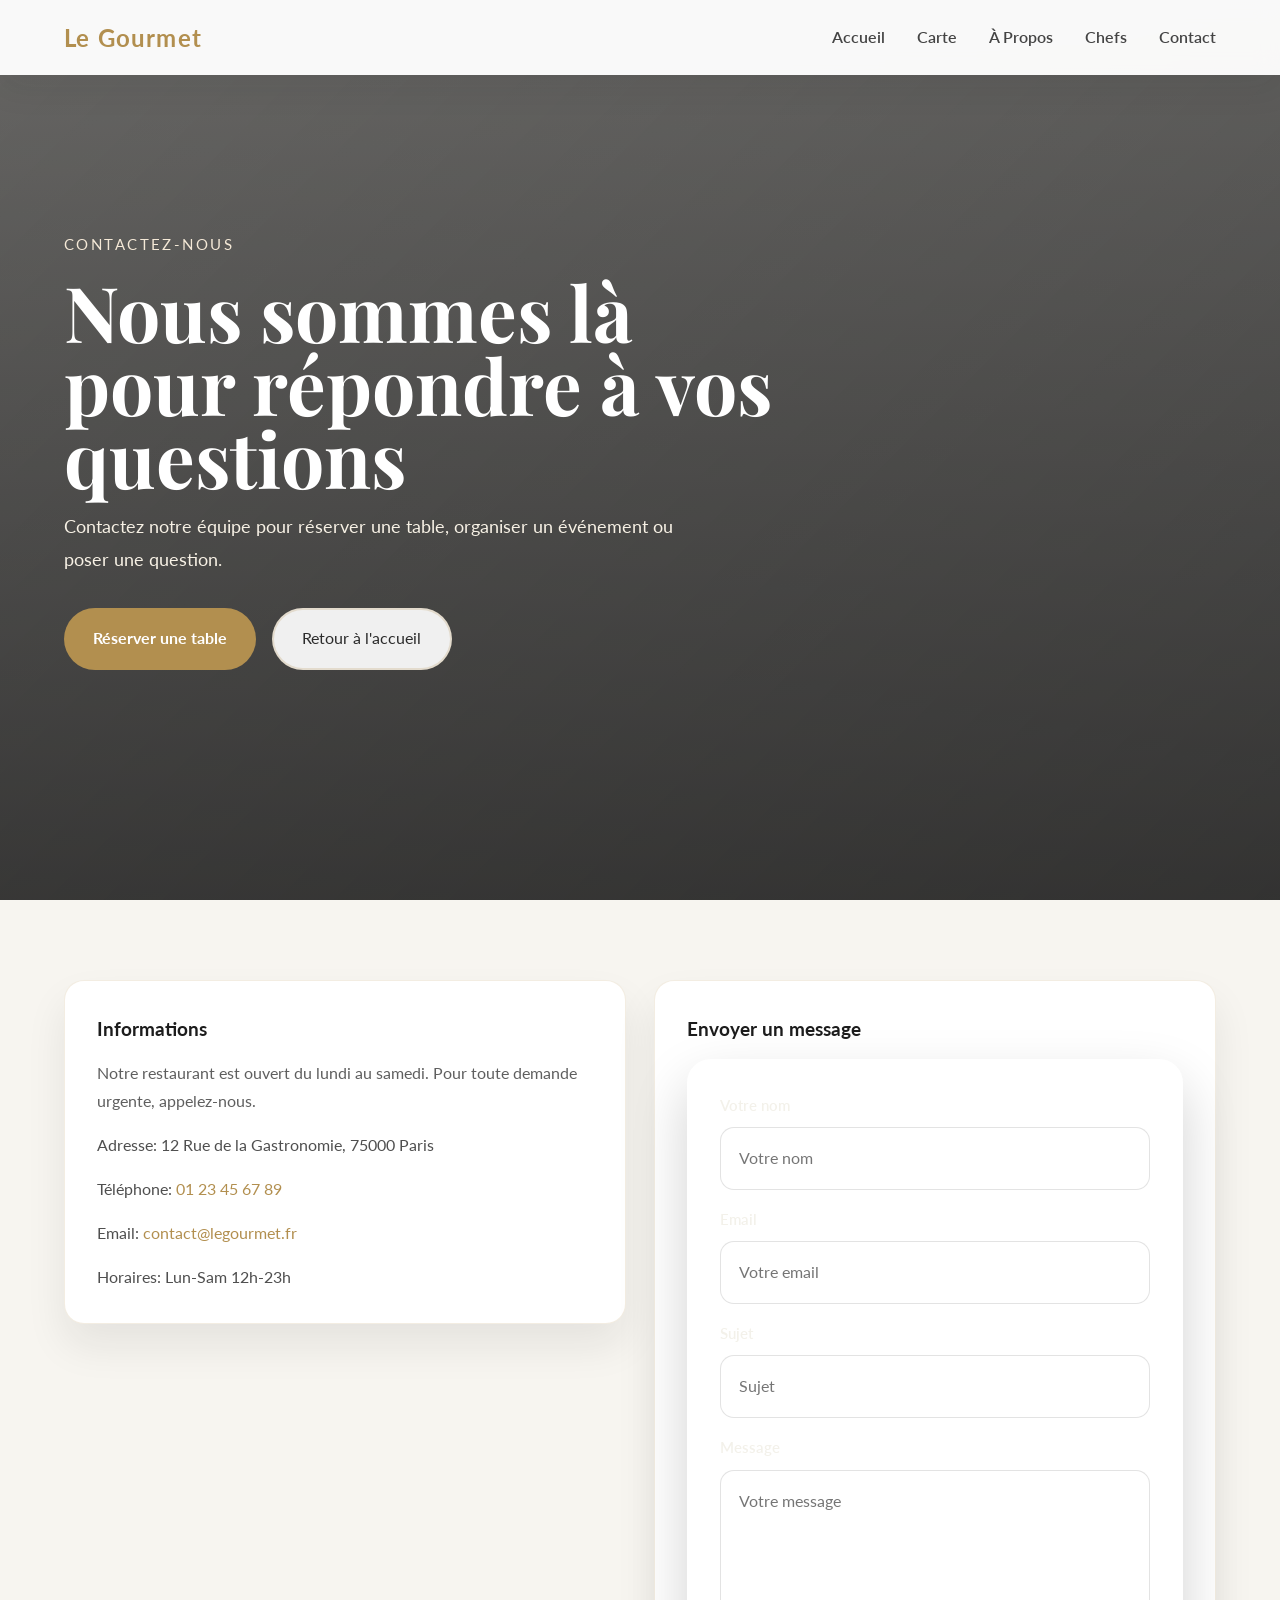
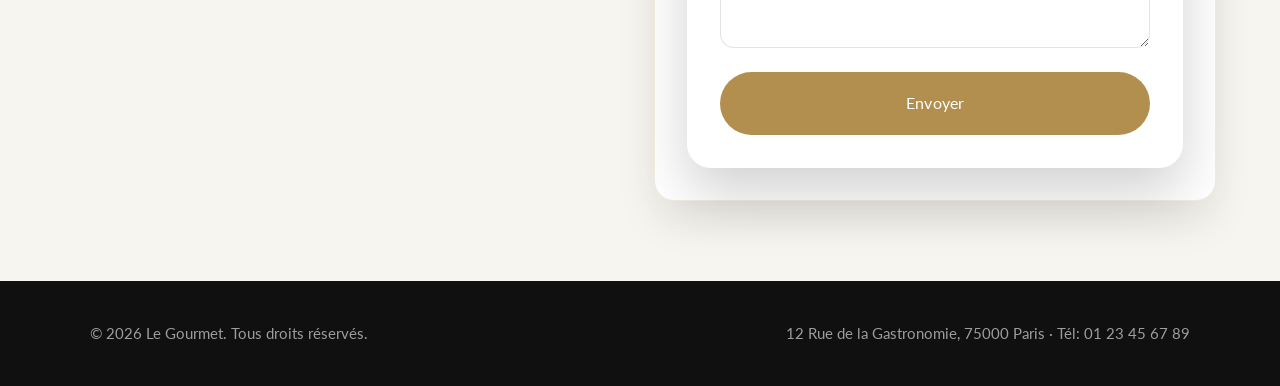
==== contact.html @ 2e6b9285 "Initial commit: site restaurant multi-pages" ====
<!DOCTYPE html>
<html lang="fr">
<head>
    <meta charset="UTF-8">
    <meta name="viewport" content="width=device-width, initial-scale=1.0">
    <title>Contact - Le Gourmet</title>
    <link href="https://fonts.googleapis.com/css2?family=Playfair+Display:wght@400;700&family=Lato:wght@300;400;700&display=swap" rel="stylesheet">
    <link rel="stylesheet" href="styles.css">
    <script defer src="scripts.js"></script>
</head>
<body>
    <nav>
        <div class="logo">Le Gourmet</div>
        <button class="hamburger" aria-label="Menu" onclick="toggleMenu()">☰</button>
        <div class="nav-links" aria-label="Navigation principale">
            <a href="index.html">Accueil</a>
            <a href="menu.html">Carte</a>
            <a href="index.html#about">À Propos</a>
            <a href="index.html#chefs">Chefs</a>
            <a href="contact.html">Contact</a>
        </div>
    </nav>

    <header class="hero" style="background-image: linear-gradient(180deg, rgba(16,16,16,0.44), rgba(16,16,16,0.72)), url('https://images.unsplash.com/photo-1498654896293-37aacf113fd9?ixlib=rb-1.2.1&auto=format&fit=crop&w=1950&q=80');">
        <div class="hero-content">
            <span class="eyebrow">Contactez-nous</span>
            <h1>Nous sommes là pour répondre à vos questions</h1>
            <p>Contactez notre équipe pour réserver une table, organiser un événement ou poser une question.</p>
            <div class="hero-actions">
                <a href="index.html#reservation" class="btn-resa">Réserver une table</a>
                <a href="index.html" class="btn-secondary">Retour à l'accueil</a>
            </div>
        </div>
    </header>

    <section class="section">
        <div class="content-wrapper contact-grid">
            <div class="contact-card">
                <h3>Informations</h3>
                <p>Notre restaurant est ouvert du lundi au samedi. Pour toute demande urgente, appelez-nous.</p>
                <ul>
                    <li>Adresse: 12 Rue de la Gastronomie, 75000 Paris</li>
                    <li>Téléphone: <a href="tel:+33123456789">01 23 45 67 89</a></li>
                    <li>Email: <a href="mailto:contact@legourmet.fr">contact@legourmet.fr</a></li>
                    <li>Horaires: Lun-Sam 12h-23h</li>
                </ul>
            </div>
            <div class="contact-card contact-form">
                <h3>Envoyer un message</h3>
                <form onsubmit="envoyerMessage(event)">
                    <div class="input-group">
                        <label for="contact-name">Votre nom</label>
                        <input id="contact-name" type="text" placeholder="Votre nom" required>
                    </div>
                    <div class="input-group">
                        <label for="contact-email">Email</label>
                        <input id="contact-email" type="email" placeholder="Votre email" required>
                    </div>
                    <div class="input-group">
                        <label for="contact-subject">Sujet</label>
                        <input id="contact-subject" type="text" placeholder="Sujet" required>
                    </div>
                    <div class="input-group">
                        <label for="contact-message">Message</label>
                        <textarea id="contact-message" rows="5" placeholder="Votre message" required></textarea>
                    </div>
                    <button type="submit">Envoyer</button>
                </form>
            </div>
        </div>
    </section>

    <footer>
        <div class="footer-inner">
            <p>&copy; <span id="currentYear"></span> Le Gourmet. Tous droits réservés.</p>
            <p>12 Rue de la Gastronomie, 75000 Paris · Tél: 01 23 45 67 89</p>
        </div>
    </footer>
</body>
</html>
---- styles.css ----
/* --- RESET & BASE STYLES --- */
* {
    margin: 0;
    padding: 0;
    box-sizing: border-box;
}

html {
    scroll-behavior: smooth;
}

body {
    font-family: 'Lato', sans-serif;
    color: #2b2b2b;
    background: #f7f5f0;
    line-height: 1.8;
}

img {
    max-width: 100%;
    display: block;
}

a {
    text-decoration: none;
    color: inherit;
}

ul {
    list-style: none;
}

button,
input,
textarea,
select {
    font: inherit;
}

/* --- NAVIGATION --- */
nav {
    background: rgba(255, 255, 255, 0.96);
    padding: 1rem 5%;
    display: flex;
    justify-content: space-between;
    align-items: center;
    position: fixed;
    width: 100%;
    top: 0;
    z-index: 1000;
    backdrop-filter: blur(10px);
    box-shadow: 0 12px 35px rgba(20, 20, 20, 0.08);
}

.logo {
    font-size: 1.5rem;
    font-weight: 700;
    color: #b28f4f;
    letter-spacing: 0.05em;
}

.nav-links {
    display: flex;
    gap: 2rem;
    align-items: center;
}

.nav-links a {
    color: #444;
    font-weight: 600;
    transition: color 0.25s ease;
}

.nav-links a:hover,
.nav-links a:focus-visible {
    color: #b28f4f;
}

.btn-resa,
.btn-secondary {
    display: inline-flex;
    align-items: center;
    justify-content: center;
    border-radius: 999px;
    padding: 0.9rem 1.8rem;
    transition: transform 0.2s ease, box-shadow 0.2s ease;
}

.btn-resa {
    background: #b28f4f;
    color: #fff;
    font-weight: 700;
}

.btn-secondary {
    border: 2px solid rgba(178, 143, 79, 0.22);
    color: #2b2b2b;
    background: rgba(255, 255, 255, 0.92);
}

.btn-resa:hover,
.btn-secondary:hover {
    transform: translateY(-2px);
    box-shadow: 0 14px 30px rgba(178, 143, 79, 0.15);
}

.hamburger {
    display: none;
    background: none;
    border: none;
    color: #2b2b2b;
    font-size: 1.7rem;
    cursor: pointer;
}

/* --- HERO SECTION --- */
.hero {
    min-height: 100vh;
    background: linear-gradient(180deg, rgba(16, 16, 16, 0.44), rgba(16, 16, 16, 0.72)),
        url('https://images.unsplash.com/photo-1517248135467-4c7edcad34c4?ixlib=rb-1.2.1&auto=format&fit=crop&w=1950&q=80') center/cover no-repeat;
    display: flex;
    align-items: center;
    padding: 0 5%;
    position: relative;
    color: #fff;
}

.hero::before {
    content: '';
    position: absolute;
    inset: 0;
    background: linear-gradient(135deg, rgba(18, 18, 18, 0.3), rgba(46, 46, 46, 0.45));
    mix-blend-mode: multiply;
}

.hero-content {
    position: relative;
    max-width: 720px;
    text-align: left;
}

.eyebrow {
    display: inline-block;
    margin-bottom: 1rem;
    font-size: 0.95rem;
    letter-spacing: 0.16em;
    text-transform: uppercase;
    color: #f5e9d7;
}

.hero h1 {
    font-family: 'Playfair Display', serif;
    font-size: clamp(3rem, 6vw, 5rem);
    line-height: 0.95;
    margin-bottom: 1rem;
}

.hero p {
    max-width: 640px;
    font-size: 1.15rem;
    margin-bottom: 2rem;
    color: #f7f1e5;
}

.hero-actions {
    display: flex;
    gap: 1rem;
    flex-wrap: wrap;
}

/* --- SECTION STYLES --- */
.section {
    padding: 5rem 5%;
}

.content-wrapper {
    max-width: 1200px;
    margin: 0 auto;
}

.section-title {
    text-align: center;
    font-size: 2.7rem;
    margin-bottom: 2.5rem;
    position: relative;
}

.section-title::after {
    content: '';
    display: block;
    width: 70px;
    height: 3px;
    background: #b28f4f;
    margin: 1rem auto 0;
}

.menu-grid {
    display: grid;
    grid-template-columns: repeat(2, minmax(0, 1fr));
    gap: 1.8rem;
}

.menu-item {
    background: #fff;
    padding: 1.8rem;
    border-radius: 18px;
    box-shadow: 0 22px 45px rgba(29, 29, 29, 0.08);
    transition: transform 0.25s ease, box-shadow 0.25s ease;
}

.menu-item:hover {
    transform: translateY(-6px);
    box-shadow: 0 28px 55px rgba(29, 29, 29, 0.12);
}

.dish-name {
    font-weight: 700;
    font-size: 1.3rem;
    margin-bottom: 0.6rem;
    color: #1c1c1c;
}

.dish-desc {
    font-size: 0.98rem;
    color: #5f5f5f;
    margin-bottom: 1rem;
}

.dish-price {
    color: #b28f4f;
    font-weight: 700;
    font-size: 1.05rem;
}

.about-grid {
    display: grid;
    grid-template-columns: 1.1fr 0.9fr;
    gap: 3rem;
    align-items: center;
}

.about-text small {
    text-transform: uppercase;
    letter-spacing: 0.18em;
    color: #b28f4f;
    font-weight: 700;
}

.about-text h2 {
    font-size: 2.7rem;
    margin: 1rem 0 1.4rem;
}

.about-text p {
    color: #4f4f4f;
    font-size: 1rem;
    margin-bottom: 1.5rem;
}

.about-list {
    display: grid;
    gap: 1rem;
}

.about-card {
    background: #fff;
    padding: 1.4rem;
    border-radius: 16px;
    box-shadow: 0 20px 35px rgba(29, 29, 29, 0.06);
}

.about-card h3 {
    margin-bottom: 0.65rem;
    font-size: 1.1rem;
    color: #1f1f1f;
}

.about-card p {
    color: #646464;
    line-height: 1.7;
}

.about-image {
    min-height: 420px;
    border-radius: 24px;
    background: url('https://images.unsplash.com/photo-1504674900247-0877df9cc836?ixlib=rb-1.2.1&auto=format&fit=crop&w=1200&q=80') center/cover no-repeat;
}

.team-grid,
.testimonial-grid,
.contact-grid {
    display: grid;
    gap: 1.8rem;
}

.team-grid {
    grid-template-columns: repeat(3, minmax(0, 1fr));
}

.chef-card,
.testimonial-card,
.contact-card {
    background: #fff;
    border-radius: 20px;
    box-shadow: 0 22px 40px rgba(29, 29, 29, 0.08);
    padding: 1.6rem;
}

.chef-card h3,
.testimonial-card h3,
.contact-card h3 {
    margin-bottom: 0.75rem;
    color: #1c1c1c;
}

.chef-card p,
.testimonial-card p,
.contact-card p {
    color: #5f5f5f;
    line-height: 1.75;
}

.chef-card small,
.testimonial-card small {
    display: inline-block;
    margin-top: 0.85rem;
    color: #b28f4f;
    font-weight: 700;
}

.testimonial-grid {
    grid-template-columns: repeat(3, minmax(0, 1fr));
}

.testimonial-card {
    padding: 2rem;
}

.testimonial-card strong {
    display: block;
    margin-bottom: 0.85rem;
    color: #1f1f1f;
}

.contact-grid {
    grid-template-columns: 1fr 1fr;
    align-items: start;
}

.contact-card {
    border: 1px solid rgba(178, 143, 79, 0.16);
    padding: 2rem;
}

.contact-card ul {
    display: grid;
    gap: 1rem;
    padding-left: 0;
    margin-top: 1rem;
}

.contact-card li {
    color: #4f4f4f;
    line-height: 1.75;
}

.contact-card a {
    color: #b28f4f;
}

.contact-form input,
.contact-form textarea {
    background: #fff;
    color: #1c1c1c;
    border: 1px solid rgba(28, 28, 28, 0.12);
    padding: 1rem 1.1rem;
    border-radius: 14px;
}

.contact-form button {
    width: auto;
    justify-self: start;
    margin-top: 0.5rem;
    background: #b28f4f;
    color: #fff;
    padding: 1rem 1.6rem;
    border-radius: 999px;
}

.reservation-section {
    background: linear-gradient(180deg, #1f1f1f, #2b2b2b);
    color: #fff;
}

.reservation-content {
    display: grid;
    grid-template-columns: 1.1fr 0.9fr;
    gap: 3rem;
    align-items: center;
    max-width: 1100px;
    margin: 0 auto;
}

.reservation-copy {
    padding-right: 1rem;
}

.reservation-copy p {
    color: #d1cfc8;
    margin-bottom: 2rem;
    line-height: 1.9;
}

form {
    background: rgba(255, 255, 255, 0.08);
    padding: 2rem;
    border-radius: 24px;
    border: 1px solid rgba(255, 255, 255, 0.12);
    box-shadow: 0 25px 55px rgba(0, 0, 0, 0.18);
    display: grid;
    gap: 1rem;
}

.input-group {
    display: grid;
    gap: 0.5rem;
}

label {
    color: #f3f1ea;
    font-size: 0.95rem;
    font-weight: 600;
}

input,
textarea,
select {
    background: rgba(255, 255, 255, 0.14);
    border: 1px solid rgba(255, 255, 255, 0.14);
    color: #fff;
    border-radius: 14px;
    padding: 1rem 1.1rem;
    min-height: 52px;
    transition: border-color 0.2s ease, transform 0.2s ease;
}

input:focus,
textarea:focus,
select:focus {
    outline: none;
    border-color: #b28f4f;
    transform: translateY(-1px);
}

textarea {
    min-height: 140px;
    resize: vertical;
}

button[type="submit"] {
    width: 100%;
    margin-top: 0.5rem;
    background: #b28f4f;
    color: #fff;
    padding: 1.1rem;
    border-radius: 999px;
    border: none;
    cursor: pointer;
    font-size: 1rem;
    letter-spacing: 0.02em;
}

.footer-inner {
    display: flex;
    flex-wrap: wrap;
    justify-content: space-between;
    gap: 1rem;
    max-width: 1100px;
    margin: 0 auto;
    align-items: center;
}

footer {
    background: #101010;
    color: #9d9d9d;
    padding: 2rem 5%;
}

.footer-inner p {
    margin: 0.4rem 0;
    font-size: 0.95rem;
}

@media (max-width: 980px) {
    .menu-grid,
    .about-grid,
    .reservation-content,
    .team-grid,
    .testimonial-grid,
    .contact-grid {
        grid-template-columns: 1fr;
    }

    .reservation-copy {
        padding: 0;
    }
}

@media (max-width: 768px) {
    .nav-links {
        display: none;
        position: absolute;
        top: 80px;
        right: 1.5rem;
        background: #fff;
        border-radius: 16px;
        padding: 1.2rem 1.5rem;
        flex-direction: column;
        width: calc(100% - 3rem);
        box-shadow: 0 25px 50px rgba(0, 0, 0, 0.15);
    }

    .nav-links.active {
        display: flex;
    }

    .hamburger {
        display: inline-flex;
    }

    nav {
        padding: 0.9rem 1.2rem;
    }

    .hero {
        min-height: 85vh;
        padding: 0 1.5rem;
    }

    .section {
        padding: 4rem 1.5rem;
    }

    .hero p {
        font-size: 1rem;
    }

    .hero-actions {
        flex-direction: column;
        align-items: stretch;
    }

    .btn-secondary {
        justify-content: center;
    }
}
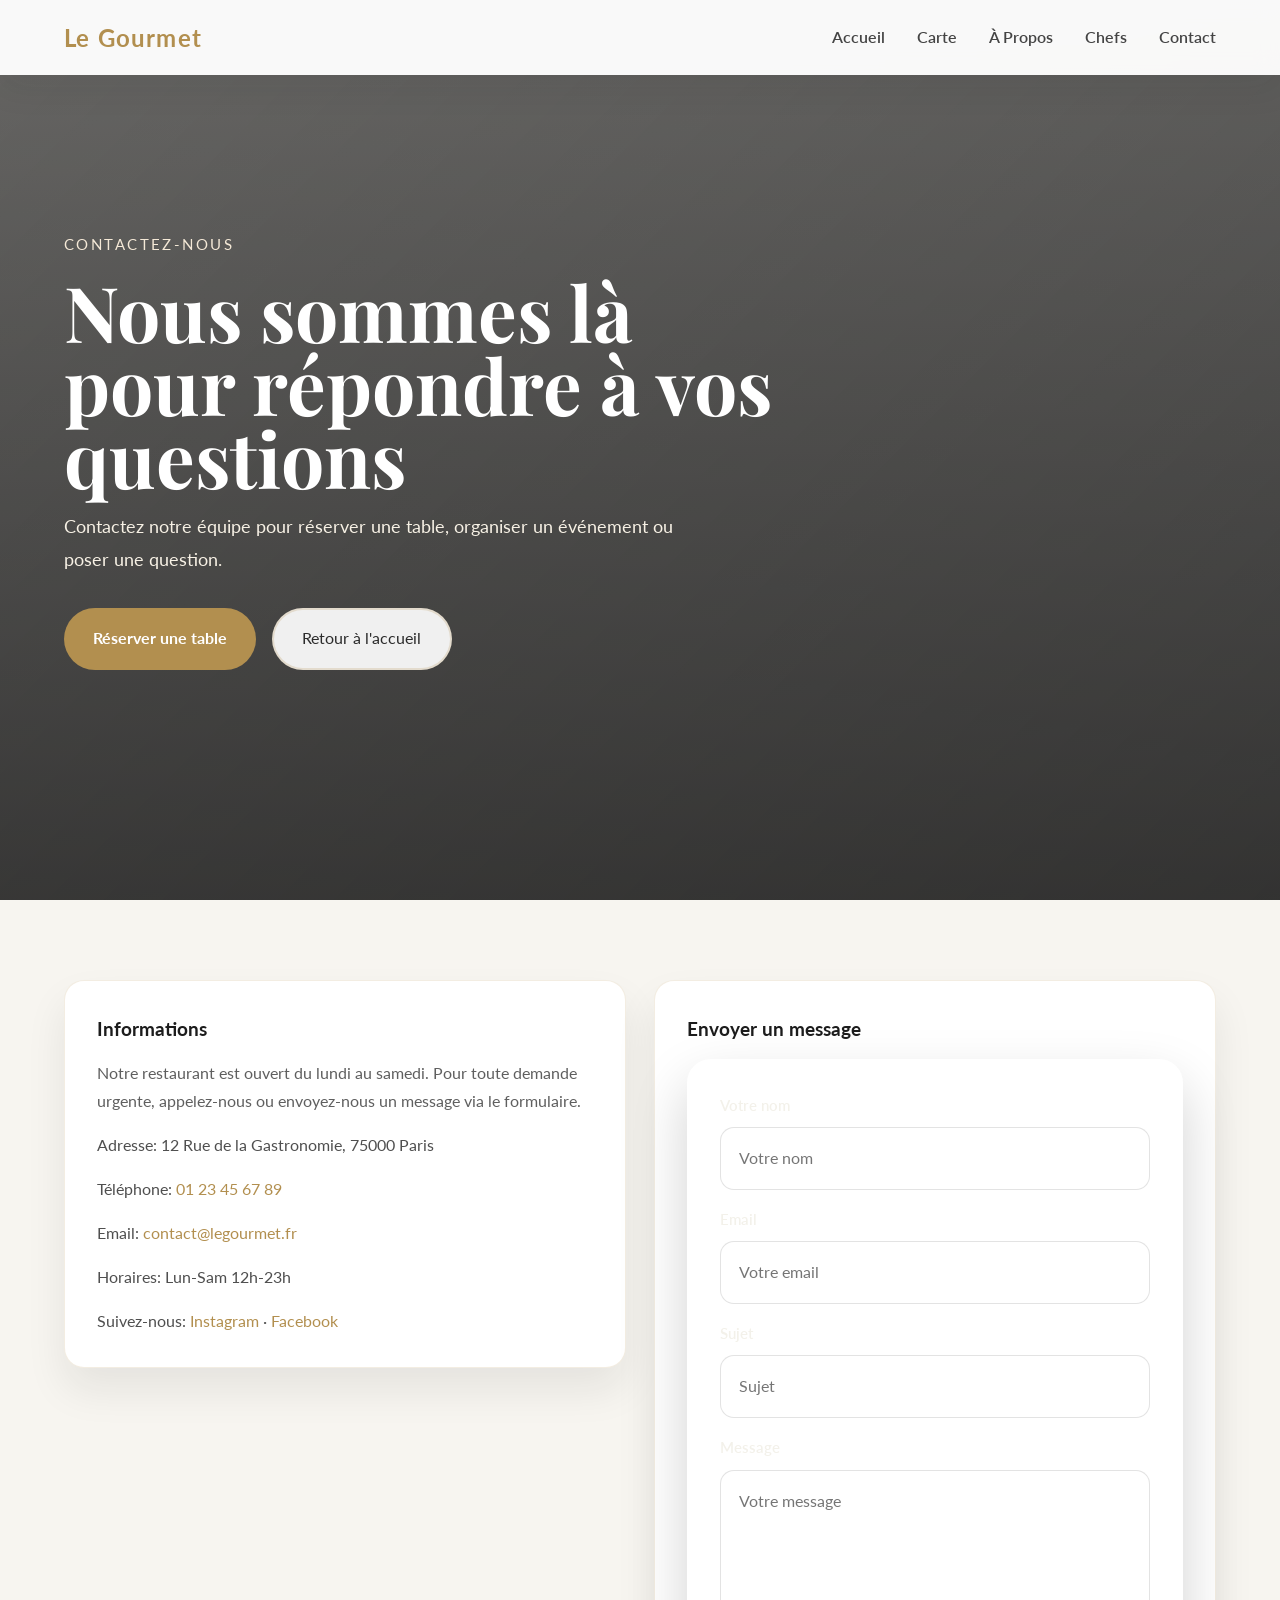
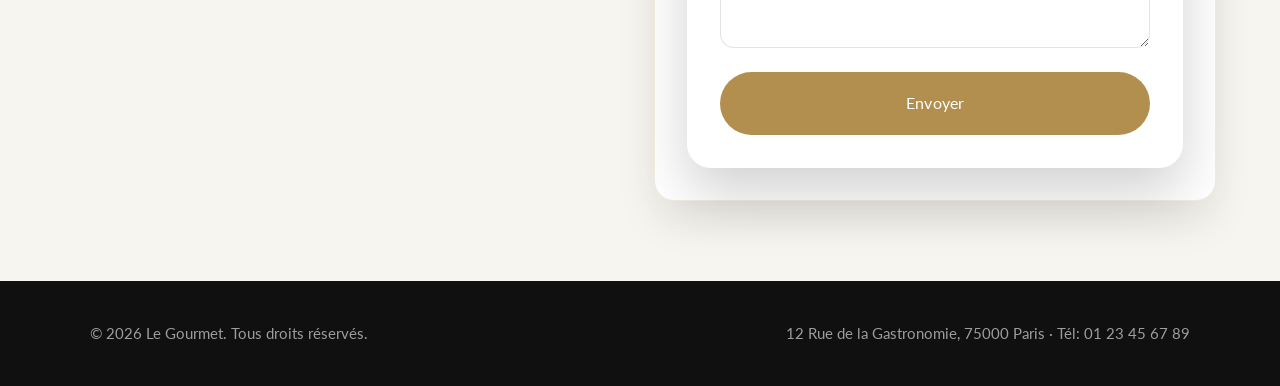
==== commit a1eddaf8: "Amélioration des textes et enrichissement du contenu" ====
--- a/contact.html
+++ b/contact.html
@@ -37,12 +37,13 @@
         <div class="content-wrapper contact-grid">
             <div class="contact-card">
                 <h3>Informations</h3>
-                <p>Notre restaurant est ouvert du lundi au samedi. Pour toute demande urgente, appelez-nous.</p>
+                <p>Notre restaurant est ouvert du lundi au samedi. Pour toute demande urgente, appelez-nous ou envoyez-nous un message via le formulaire.</p>
                 <ul>
                     <li>Adresse: 12 Rue de la Gastronomie, 75000 Paris</li>
                     <li>Téléphone: <a href="tel:+33123456789">01 23 45 67 89</a></li>
                     <li>Email: <a href="mailto:contact@legourmet.fr">contact@legourmet.fr</a></li>
                     <li>Horaires: Lun-Sam 12h-23h</li>
+                    <li>Suivez-nous: <a href="#">Instagram</a> · <a href="#">Facebook</a></li>
                 </ul>
             </div>
             <div class="contact-card contact-form">
